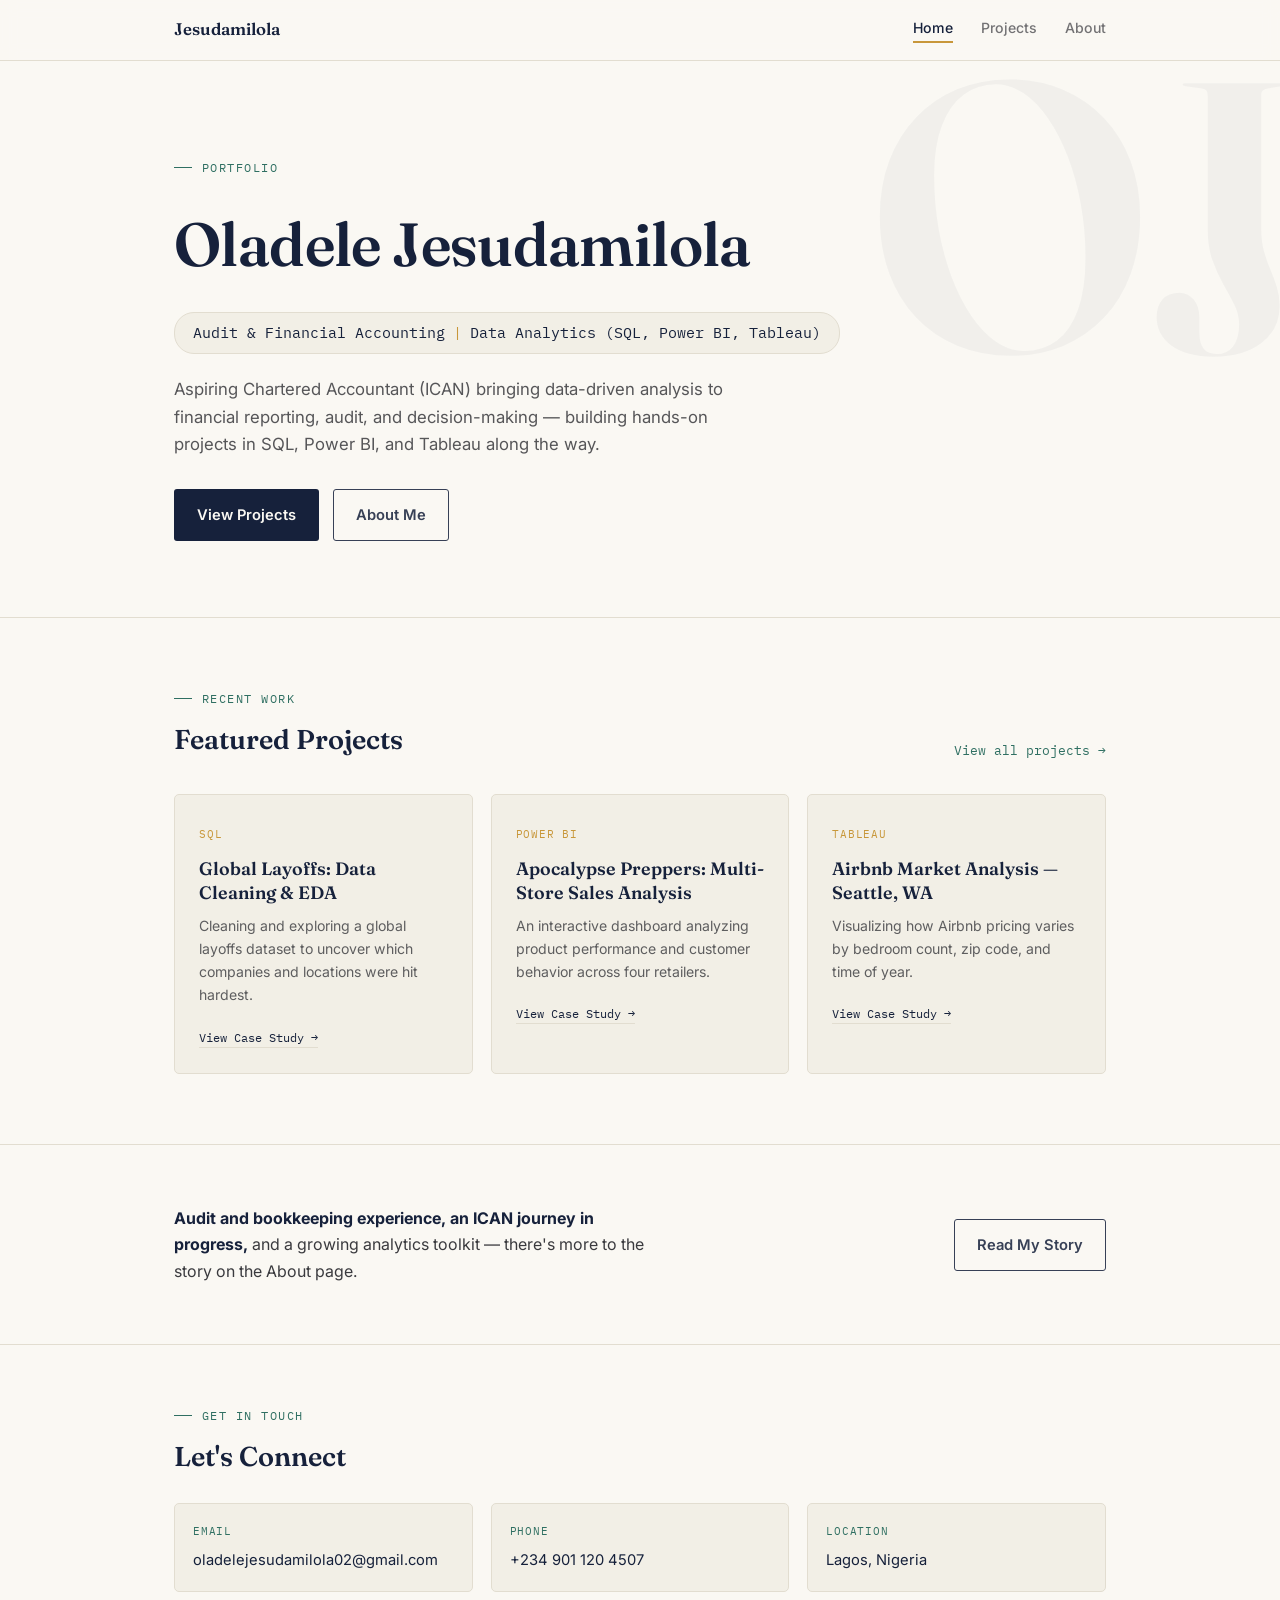
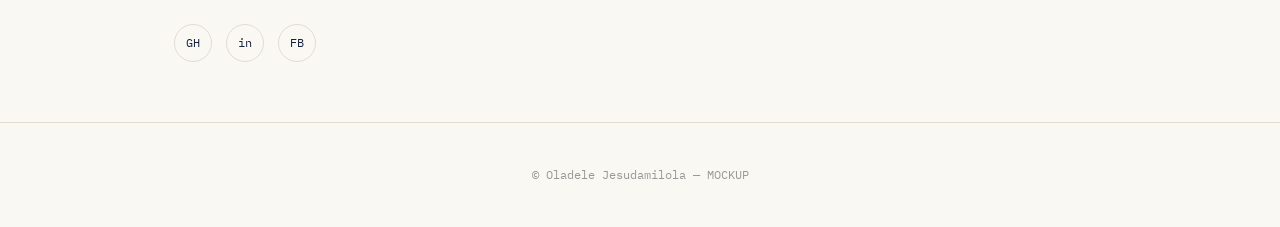
==== index.html @ 2e646be0 "Add files via upload" ====
<!DOCTYPE html>
<html lang="en">
<head>
<meta charset="UTF-8">
<meta name="viewport" content="width=device-width, initial-scale=1.0">
<title>Oladele Jesudamilola — Audit, Accounting & Data Analytics</title>
<link rel="preconnect" href="https://fonts.googleapis.com">
<link href="https://fonts.googleapis.com/css2?family=Fraunces:opsz,wght@9..144,400;9..144,500;9..144,600;9..144,700&family=Inter:wght@400;500;600&family=IBM+Plex+Mono:wght@400;500&display=swap" rel="stylesheet">
<style>
  :root{
    --bg:#FAF8F3; --bg-rgb:250,248,243; --bg-dim:#F2EFE6;
    --text:#16213B; --text-body:#3A3A3E;
    --gold:#C8973A; --gold-soft:#EFE0C0;
    --teal:#2F6F62; --teal-soft:#DCEAE6;
    --line:#E2DDD0;
  }
  @media (prefers-color-scheme: dark){
    :root{
      --bg:#10141C; --bg-rgb:16,20,28; --bg-dim:#19202C;
      --text:#F2EFE6; --text-body:#C9C5B8;
      --gold:#D9A857; --gold-soft:#3A2E16;
      --teal:#5AB39E; --teal-soft:#16332C;
      --line:#2A3142;
    }
  }
  *{box-sizing:border-box;}
  body{margin:0;background:var(--bg);color:var(--text-body);font-family:'Inter',sans-serif;line-height:1.65;-webkit-font-smoothing:antialiased;transition:background 0.2s ease, color 0.2s ease;}
  .mono{font-family:'IBM Plex Mono',monospace;}
  .wrap{max-width:980px;margin:0 auto;padding:0 24px;}

  nav{position:sticky;top:0;z-index:50;background:rgba(var(--bg-rgb),0.92);backdrop-filter:blur(8px);border-bottom:1px solid var(--line);}
  nav .wrap{display:flex;align-items:center;justify-content:space-between;padding:16px 24px;}
  .brand{font-family:'Fraunces',serif;font-weight:600;font-size:1.05rem;color:var(--text);}
  .navlinks{display:flex;gap:28px;}
  .navlinks a{color:var(--text-body);text-decoration:none;font-size:0.88rem;font-weight:500;opacity:0.7;}
  .navlinks a.active{opacity:1;color:var(--text);border-bottom:2px solid var(--gold);padding-bottom:2px;}

  /* HERO */
  header.hero{position:relative;padding:96px 0 76px;border-bottom:1px solid var(--line);overflow:hidden;}
  .monogram{
    position:absolute;top:-40px;right:-20px;
    font-family:'Fraunces',serif;font-weight:600;font-size:clamp(220px,30vw,420px);
    color:var(--text);opacity:0.035;line-height:1;pointer-events:none;user-select:none;
  }
  .hero .inner{position:relative;z-index:1;max-width:680px;}
  .eyebrow{font-family:'IBM Plex Mono',monospace;font-size:0.78rem;letter-spacing:0.12em;text-transform:uppercase;color:var(--teal);margin-bottom:18px;display:flex;align-items:center;gap:10px;}
  .eyebrow::before{content:"";width:18px;height:1px;background:var(--teal);}
  .hero h1{font-family:'Fraunces',serif;font-weight:600;font-size:clamp(2.4rem,5.4vw,3.8rem);color:var(--text);margin:0 0 16px;letter-spacing:-0.01em;}
  .hero .role{
    font-family:'IBM Plex Mono',monospace;font-size:0.92rem;color:var(--text);
    background:var(--bg-dim);border:1px solid var(--line);border-radius:20px;
    padding:8px 18px;display:inline-block;margin-bottom:22px;
  }
  .hero .role .sep{color:var(--gold);margin:0 8px;}
  .hero p.lede{font-size:1.05rem;max-width:560px;opacity:0.85;margin:0 0 30px;}
  .cta-row{display:flex;flex-wrap:wrap;gap:14px;}
  .btn{display:inline-flex;align-items:center;gap:8px;padding:13px 22px;border-radius:3px;font-weight:600;font-size:0.92rem;text-decoration:none;border:1px solid transparent;}
  .btn-primary{background:var(--text);color:var(--bg);}
  .btn-ghost{background:transparent;color:var(--text);border:1px solid var(--text);opacity:0.85;}

  /* PROJECTS */
  section.projects{padding:70px 0;border-bottom:1px solid var(--line);}
  .section-head{display:flex;justify-content:space-between;align-items:flex-end;margin-bottom:32px;flex-wrap:wrap;gap:12px;}
  .section-head h2{font-family:'Fraunces',serif;font-weight:600;font-size:1.7rem;color:var(--text);margin:0;}
  .section-head .eyebrow{margin-bottom:8px;}
  .all-link{font-family:'IBM Plex Mono',monospace;font-size:0.82rem;color:var(--teal);text-decoration:none;white-space:nowrap;}

  .proj-grid{display:grid;grid-template-columns:repeat(3,1fr);gap:18px;}
  .proj-card{
    background:var(--bg-dim);border:1px solid var(--line);border-radius:5px;
    padding:24px;text-decoration:none;color:inherit;display:block;
    transition:transform 0.18s ease, box-shadow 0.18s ease;
  }
  .proj-card:hover{transform:translateY(-3px);box-shadow:0 10px 26px rgba(22,33,59,0.1);}
  .proj-card .tag{
    font-family:'IBM Plex Mono',monospace;font-size:0.7rem;text-transform:uppercase;letter-spacing:0.07em;
    color:var(--gold);margin-bottom:14px;display:inline-block;
  }
  .proj-card h3{font-family:'Fraunces',serif;font-size:1.12rem;color:var(--text);margin:0 0 10px;font-weight:600;line-height:1.3;}
  .proj-card p{font-size:0.88rem;color:var(--text-body);opacity:0.8;margin:0 0 16px;}
  .proj-card .view{font-family:'IBM Plex Mono',monospace;font-size:0.78rem;color:var(--text);border-bottom:1px solid var(--line);padding-bottom:2px;}

  /* ABOUT TEASER */
  section.about-teaser{padding:60px 0;border-bottom:1px solid var(--line);}
  .about-teaser .wrap{display:flex;justify-content:space-between;align-items:center;gap:24px;flex-wrap:wrap;}
  .about-teaser p{font-size:1rem;max-width:480px;margin:0;}
  .about-teaser p strong{color:var(--text);}

  /* CONTACT */
  section.contact{padding:60px 0;}
  .contact .section-head{margin-bottom:24px;}
  .contact-grid{display:grid;grid-template-columns:repeat(3,1fr);gap:18px;margin-bottom:32px;}
  .contact-item{background:var(--bg-dim);border:1px solid var(--line);border-radius:5px;padding:18px;}
  .contact-item .label{font-family:'IBM Plex Mono',monospace;font-size:0.7rem;text-transform:uppercase;letter-spacing:0.07em;color:var(--teal);margin-bottom:6px;}
  .contact-item a, .contact-item span{color:var(--text);font-size:0.92rem;text-decoration:none;}
  .icons{display:flex;gap:14px;}
  .icons a{
    width:38px;height:38px;border-radius:50%;border:1px solid var(--line);
    display:flex;align-items:center;justify-content:center;color:var(--text);text-decoration:none;
    font-family:'IBM Plex Mono',monospace;font-size:0.78rem;
  }

  .pagefoot{padding:30px 0;text-align:center;border-top:1px solid var(--line);}
  .pagefoot p{font-family:'IBM Plex Mono',monospace;font-size:0.76rem;color:var(--text-body);opacity:0.5;}

  @media (max-width:780px){
    .proj-grid{grid-template-columns:1fr;}
    .contact-grid{grid-template-columns:1fr;}
    .hero h1{font-size:2.1rem;}
  }
</style>
</head>
<body>

<nav>
  <div class="wrap">
    <div class="brand">Jesudamilola</div>
    <div class="navlinks">
      <a href="index.html" class="active">Home</a>
      <a href="project.html">Projects</a>
      <a href="about.html">About</a>
    </div>
  </div>
</nav>

<header class="hero">
  <div class="monogram">OJ</div>
  <div class="wrap">
    <div class="inner">
      <div class="eyebrow">Portfolio</div>
      <h1>Oladele Jesudamilola</h1>
      <div class="role">Audit &amp; Financial Accounting<span class="sep">|</span>Data Analytics (SQL, Power BI, Tableau)</div>
      <p class="lede">Aspiring Chartered Accountant (ICAN) bringing data-driven analysis to financial reporting, audit, and decision-making — building hands-on projects in SQL, Power BI, and Tableau along the way.</p>
      <div class="cta-row">
        <a href="project.html" class="btn btn-primary">View Projects</a>
        <a href="about.html" class="btn btn-ghost">About Me</a>
      </div>
    </div>
  </div>
</header>

<section class="projects">
  <div class="wrap">
    <div class="section-head">
      <div>
        <div class="eyebrow">Recent Work</div>
        <h2>Featured Projects</h2>
      </div>
      <a href="project.html" class="all-link">View all projects →</a>
    </div>

    <div class="proj-grid">
      <a href="project-sql-layoffs.html" class="proj-card">
        <span class="tag">SQL</span>
        <h3>Global Layoffs: Data Cleaning &amp; EDA</h3>
        <p>Cleaning and exploring a global layoffs dataset to uncover which companies and locations were hit hardest.</p>
        <span class="view">View Case Study →</span>
      </a>
      <a href="project-powerbi-stores.html" class="proj-card">
        <span class="tag">Power BI</span>
        <h3>Apocalypse Preppers: Multi-Store Sales Analysis</h3>
        <p>An interactive dashboard analyzing product performance and customer behavior across four retailers.</p>
        <span class="view">View Case Study →</span>
      </a>
      <a href="project-tableau-airbnb.html" class="proj-card">
        <span class="tag">Tableau</span>
        <h3>Airbnb Market Analysis — Seattle, WA</h3>
        <p>Visualizing how Airbnb pricing varies by bedroom count, zip code, and time of year.</p>
        <span class="view">View Case Study →</span>
      </a>
    </div>
  </div>
</section>

<section class="about-teaser">
  <div class="wrap">
    <p><strong>Audit and bookkeeping experience, an ICAN journey in progress,</strong> and a growing analytics toolkit — there's more to the story on the About page.</p>
    <a href="about.html" class="btn btn-ghost">Read My Story</a>
  </div>
</section>

<section class="contact">
  <div class="wrap">
    <div class="section-head">
      <div>
        <div class="eyebrow">Get In Touch</div>
        <h2>Let's Connect</h2>
      </div>
    </div>
    <div class="contact-grid">
      <div class="contact-item">
        <div class="label">Email</div>
        <a href="mailto:oladelejesudamilola02@gmail.com">oladelejesudamilola02@gmail.com</a>
      </div>
      <div class="contact-item">
        <div class="label">Phone</div>
        <span>+234 901 120 4507</span>
      </div>
      <div class="contact-item">
        <div class="label">Location</div>
        <span>Lagos, Nigeria</span>
      </div>
    </div>
    <div class="icons">
      <a href="https://github.com/DameeJ" title="GitHub">GH</a>
      <a href="https://www.linkedin.com/in/ojesudamilola/" title="LinkedIn">in</a>
      <a href="https://facebook.com/jesudahmilolah.john" title="Facebook">FB</a>
    </div>
  </div>
</section>

<div class="pagefoot">
  <p>© Oladele Jesudamilola — MOCKUP</p>
</div>

</body>
</html>
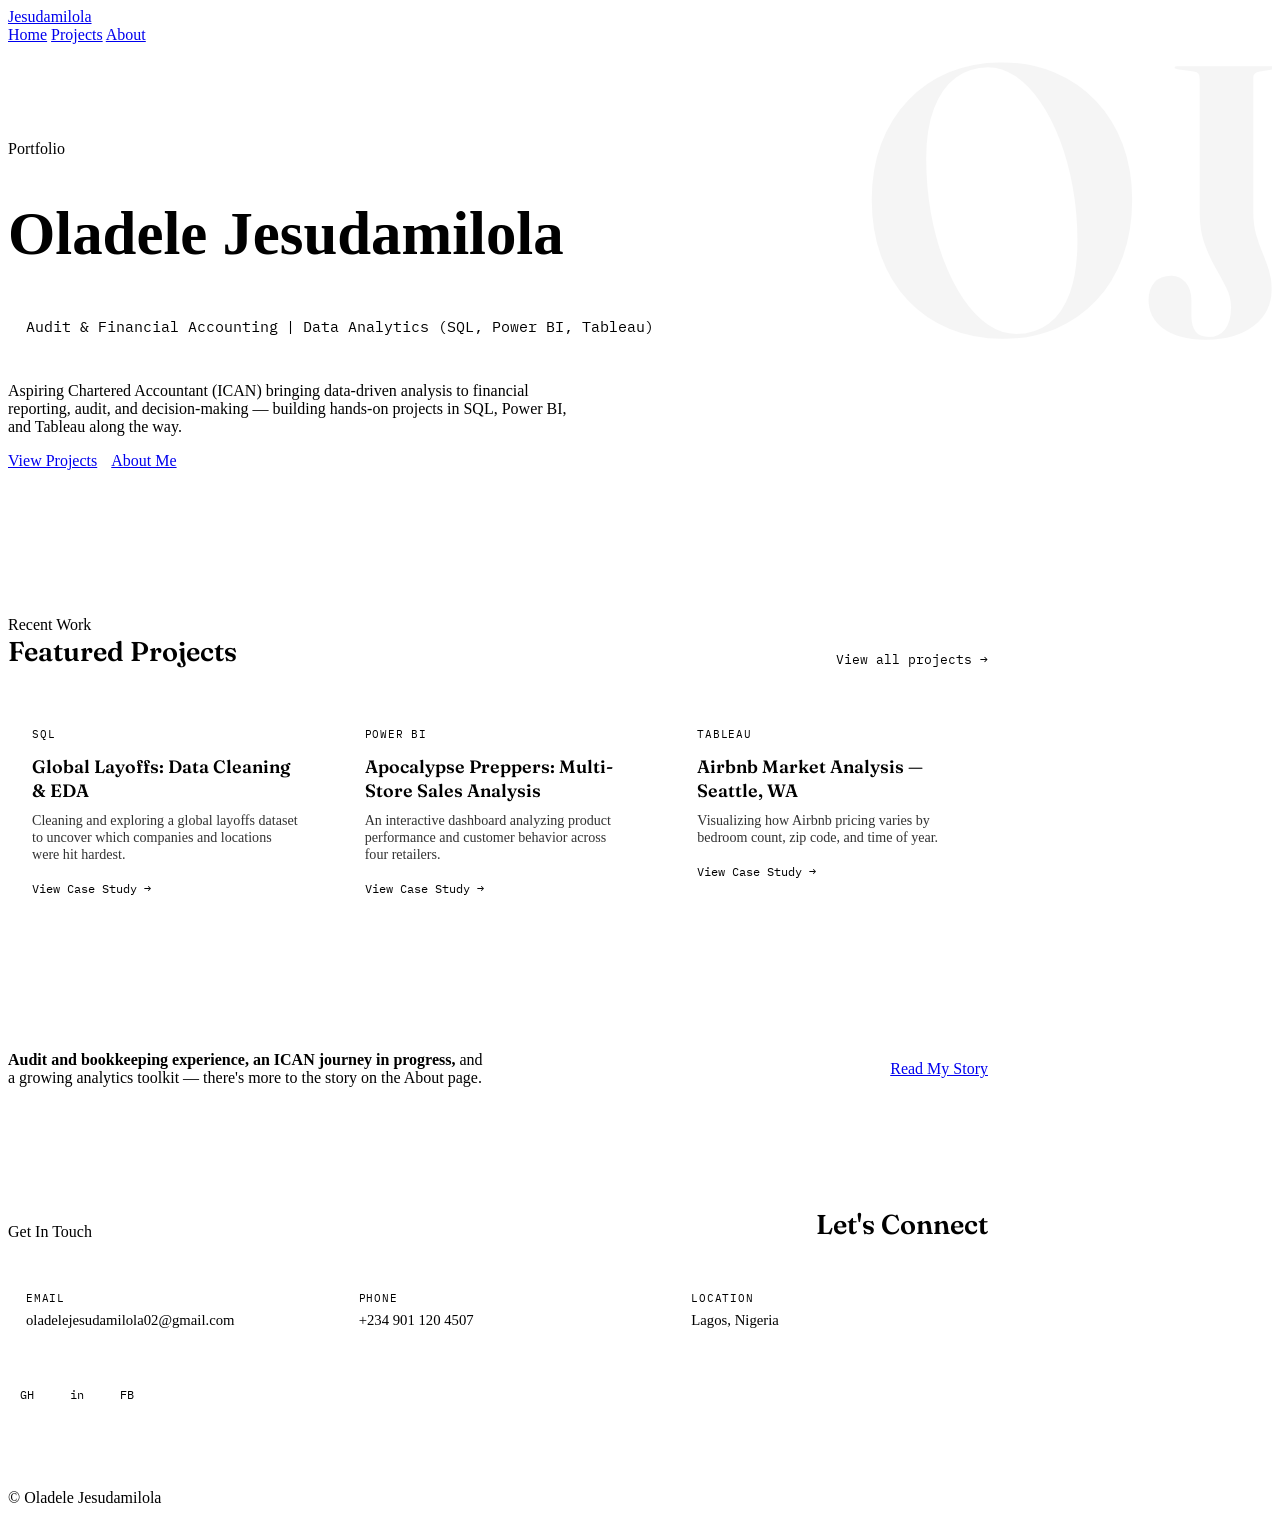
==== commit 6b58c590: "Rename index (1).html to index.html" ====
--- a/index.html
+++ b/index.html
@@ -6,115 +6,74 @@
 <title>Oladele Jesudamilola — Audit, Accounting & Data Analytics</title>
 <link rel="preconnect" href="https://fonts.googleapis.com">
 <link href="https://fonts.googleapis.com/css2?family=Fraunces:opsz,wght@9..144,400;9..144,500;9..144,600;9..144,700&family=Inter:wght@400;500;600&family=IBM+Plex+Mono:wght@400;500&display=swap" rel="stylesheet">
+<link rel="stylesheet" href="assets/css/style.css">
 <style>
-  :root{
-    --bg:#FAF8F3; --bg-rgb:250,248,243; --bg-dim:#F2EFE6;
-    --text:#16213B; --text-body:#3A3A3E;
-    --gold:#C8973A; --gold-soft:#EFE0C0;
-    --teal:#2F6F62; --teal-soft:#DCEAE6;
-    --line:#E2DDD0;
+  /* ── Homepage-specific styles ── */
+  .wrap { max-width: 980px; }
+
+  header.hero { padding: 96px 0 76px; overflow: hidden; position: relative; }
+  .monogram {
+    position: absolute; top: -40px; right: -20px;
+    font-family: 'Fraunces', serif; font-weight: 600;
+    font-size: clamp(220px, 30vw, 420px);
+    color: var(--text); opacity: 0.035;
+    line-height: 1; pointer-events: none; user-select: none;
   }
-  @media (prefers-color-scheme: dark){
-    :root{
-      --bg:#10141C; --bg-rgb:16,20,28; --bg-dim:#19202C;
-      --text:#F2EFE6; --text-body:#C9C5B8;
-      --gold:#D9A857; --gold-soft:#3A2E16;
-      --teal:#5AB39E; --teal-soft:#16332C;
-      --line:#2A3142;
-    }
+  .hero .inner { position: relative; z-index: 1; max-width: 680px; }
+  .hero h1 { font-size: clamp(2.4rem, 5.4vw, 3.8rem); }
+  .hero .role {
+    font-family: 'IBM Plex Mono', monospace; font-size: 0.92rem;
+    color: var(--text); background: var(--bg-dim);
+    border: 1px solid var(--line); border-radius: 20px;
+    padding: 8px 18px; display: inline-block; margin-bottom: 22px;
   }
-  *{box-sizing:border-box;}
-  body{margin:0;background:var(--bg);color:var(--text-body);font-family:'Inter',sans-serif;line-height:1.65;-webkit-font-smoothing:antialiased;transition:background 0.2s ease, color 0.2s ease;}
-  .mono{font-family:'IBM Plex Mono',monospace;}
-  .wrap{max-width:980px;margin:0 auto;padding:0 24px;}
+  .hero .role .sep { color: var(--gold); margin: 0 8px; }
+  .hero p.lede { max-width: 560px; }
+  .cta-row { display: flex; flex-wrap: wrap; gap: 14px; }
 
-  nav{position:sticky;top:0;z-index:50;background:rgba(var(--bg-rgb),0.92);backdrop-filter:blur(8px);border-bottom:1px solid var(--line);}
-  nav .wrap{display:flex;align-items:center;justify-content:space-between;padding:16px 24px;}
-  .brand{font-family:'Fraunces',serif;font-weight:600;font-size:1.05rem;color:var(--text);}
-  .navlinks{display:flex;gap:28px;}
-  .navlinks a{color:var(--text-body);text-decoration:none;font-size:0.88rem;font-weight:500;opacity:0.7;}
-  .navlinks a.active{opacity:1;color:var(--text);border-bottom:2px solid var(--gold);padding-bottom:2px;}
+  /* Featured projects grid */
+  section.projects { padding: 70px 0; border-bottom: 1px solid var(--line); }
+  .section-head { display: flex; justify-content: space-between; align-items: flex-end; margin-bottom: 32px; flex-wrap: wrap; gap: 12px; }
+  .section-head h2 { font-family: 'Fraunces', serif; font-weight: 600; font-size: 1.7rem; color: var(--text); margin: 0; }
+  .all-link { font-family: 'IBM Plex Mono', monospace; font-size: 0.82rem; color: var(--teal); text-decoration: none; white-space: nowrap; }
 
-  /* HERO */
-  header.hero{position:relative;padding:96px 0 76px;border-bottom:1px solid var(--line);overflow:hidden;}
-  .monogram{
-    position:absolute;top:-40px;right:-20px;
-    font-family:'Fraunces',serif;font-weight:600;font-size:clamp(220px,30vw,420px);
-    color:var(--text);opacity:0.035;line-height:1;pointer-events:none;user-select:none;
+  .proj-grid { display: grid; grid-template-columns: repeat(3, 1fr); gap: 18px; }
+  .proj-card {
+    background: var(--bg-dim); border: 1px solid var(--line); border-radius: 5px;
+    padding: 24px; text-decoration: none; color: inherit; display: block;
+    transition: transform 0.18s ease, box-shadow 0.18s ease;
   }
-  .hero .inner{position:relative;z-index:1;max-width:680px;}
-  .eyebrow{font-family:'IBM Plex Mono',monospace;font-size:0.78rem;letter-spacing:0.12em;text-transform:uppercase;color:var(--teal);margin-bottom:18px;display:flex;align-items:center;gap:10px;}
-  .eyebrow::before{content:"";width:18px;height:1px;background:var(--teal);}
-  .hero h1{font-family:'Fraunces',serif;font-weight:600;font-size:clamp(2.4rem,5.4vw,3.8rem);color:var(--text);margin:0 0 16px;letter-spacing:-0.01em;}
-  .hero .role{
-    font-family:'IBM Plex Mono',monospace;font-size:0.92rem;color:var(--text);
-    background:var(--bg-dim);border:1px solid var(--line);border-radius:20px;
-    padding:8px 18px;display:inline-block;margin-bottom:22px;
-  }
-  .hero .role .sep{color:var(--gold);margin:0 8px;}
-  .hero p.lede{font-size:1.05rem;max-width:560px;opacity:0.85;margin:0 0 30px;}
-  .cta-row{display:flex;flex-wrap:wrap;gap:14px;}
-  .btn{display:inline-flex;align-items:center;gap:8px;padding:13px 22px;border-radius:3px;font-weight:600;font-size:0.92rem;text-decoration:none;border:1px solid transparent;}
-  .btn-primary{background:var(--text);color:var(--bg);}
-  .btn-ghost{background:transparent;color:var(--text);border:1px solid var(--text);opacity:0.85;}
+  .proj-card:hover { transform: translateY(-3px); box-shadow: 0 10px 26px rgba(22,33,59,0.1); }
+  .proj-card .tag-label { font-family: 'IBM Plex Mono', monospace; font-size: 0.7rem; text-transform: uppercase; letter-spacing: 0.07em; color: var(--gold); margin-bottom: 14px; display: inline-block; }
+  .proj-card h3 { font-family: 'Fraunces', serif; font-size: 1.12rem; color: var(--text); margin: 0 0 10px; font-weight: 600; line-height: 1.3; }
+  .proj-card p { font-size: 0.88rem; opacity: 0.8; margin: 0 0 16px; }
+  .proj-card .view { font-family: 'IBM Plex Mono', monospace; font-size: 0.78rem; color: var(--text); border-bottom: 1px solid var(--line); padding-bottom: 2px; }
 
-  /* PROJECTS */
-  section.projects{padding:70px 0;border-bottom:1px solid var(--line);}
-  .section-head{display:flex;justify-content:space-between;align-items:flex-end;margin-bottom:32px;flex-wrap:wrap;gap:12px;}
-  .section-head h2{font-family:'Fraunces',serif;font-weight:600;font-size:1.7rem;color:var(--text);margin:0;}
-  .section-head .eyebrow{margin-bottom:8px;}
-  .all-link{font-family:'IBM Plex Mono',monospace;font-size:0.82rem;color:var(--teal);text-decoration:none;white-space:nowrap;}
+  /* About teaser */
+  section.about-teaser { padding: 60px 0; border-bottom: 1px solid var(--line); }
+  .about-teaser .wrap { display: flex; justify-content: space-between; align-items: center; gap: 24px; flex-wrap: wrap; }
+  .about-teaser p { font-size: 1rem; max-width: 480px; margin: 0; }
 
-  .proj-grid{display:grid;grid-template-columns:repeat(3,1fr);gap:18px;}
-  .proj-card{
-    background:var(--bg-dim);border:1px solid var(--line);border-radius:5px;
-    padding:24px;text-decoration:none;color:inherit;display:block;
-    transition:transform 0.18s ease, box-shadow 0.18s ease;
-  }
-  .proj-card:hover{transform:translateY(-3px);box-shadow:0 10px 26px rgba(22,33,59,0.1);}
-  .proj-card .tag{
-    font-family:'IBM Plex Mono',monospace;font-size:0.7rem;text-transform:uppercase;letter-spacing:0.07em;
-    color:var(--gold);margin-bottom:14px;display:inline-block;
-  }
-  .proj-card h3{font-family:'Fraunces',serif;font-size:1.12rem;color:var(--text);margin:0 0 10px;font-weight:600;line-height:1.3;}
-  .proj-card p{font-size:0.88rem;color:var(--text-body);opacity:0.8;margin:0 0 16px;}
-  .proj-card .view{font-family:'IBM Plex Mono',monospace;font-size:0.78rem;color:var(--text);border-bottom:1px solid var(--line);padding-bottom:2px;}
+  /* Contact */
+  section.contact { padding: 60px 0; }
+  .contact-grid { display: grid; grid-template-columns: repeat(3, 1fr); gap: 18px; margin-bottom: 28px; }
+  .contact-item { background: var(--bg-dim); border: 1px solid var(--line); border-radius: 5px; padding: 18px; }
+  .contact-item .label { font-family: 'IBM Plex Mono', monospace; font-size: 0.7rem; text-transform: uppercase; letter-spacing: 0.07em; color: var(--teal); margin-bottom: 6px; }
+  .contact-item a, .contact-item span { color: var(--text); font-size: 0.92rem; text-decoration: none; }
+  .social-icons { display: flex; gap: 12px; }
+  .social-icons a { width: 38px; height: 38px; border-radius: 50%; border: 1px solid var(--line); display: flex; align-items: center; justify-content: center; color: var(--text); text-decoration: none; font-family: 'IBM Plex Mono', monospace; font-size: 0.76rem; transition: background 0.18s ease; }
+  .social-icons a:hover { background: var(--text); color: var(--bg); }
 
-  /* ABOUT TEASER */
-  section.about-teaser{padding:60px 0;border-bottom:1px solid var(--line);}
-  .about-teaser .wrap{display:flex;justify-content:space-between;align-items:center;gap:24px;flex-wrap:wrap;}
-  .about-teaser p{font-size:1rem;max-width:480px;margin:0;}
-  .about-teaser p strong{color:var(--text);}
-
-  /* CONTACT */
-  section.contact{padding:60px 0;}
-  .contact .section-head{margin-bottom:24px;}
-  .contact-grid{display:grid;grid-template-columns:repeat(3,1fr);gap:18px;margin-bottom:32px;}
-  .contact-item{background:var(--bg-dim);border:1px solid var(--line);border-radius:5px;padding:18px;}
-  .contact-item .label{font-family:'IBM Plex Mono',monospace;font-size:0.7rem;text-transform:uppercase;letter-spacing:0.07em;color:var(--teal);margin-bottom:6px;}
-  .contact-item a, .contact-item span{color:var(--text);font-size:0.92rem;text-decoration:none;}
-  .icons{display:flex;gap:14px;}
-  .icons a{
-    width:38px;height:38px;border-radius:50%;border:1px solid var(--line);
-    display:flex;align-items:center;justify-content:center;color:var(--text);text-decoration:none;
-    font-family:'IBM Plex Mono',monospace;font-size:0.78rem;
-  }
-
-  .pagefoot{padding:30px 0;text-align:center;border-top:1px solid var(--line);}
-  .pagefoot p{font-family:'IBM Plex Mono',monospace;font-size:0.76rem;color:var(--text-body);opacity:0.5;}
-
-  @media (max-width:780px){
-    .proj-grid{grid-template-columns:1fr;}
-    .contact-grid{grid-template-columns:1fr;}
-    .hero h1{font-size:2.1rem;}
+  @media (max-width: 780px) {
+    .proj-grid { grid-template-columns: 1fr; }
+    .contact-grid { grid-template-columns: 1fr; }
   }
 </style>
 </head>
 <body>
-
 <nav>
-  <div class="wrap">
-    <div class="brand">Jesudamilola</div>
+  <div class="wrap wrap--wide">
+    <a href="index.html" class="brand">Jesudamilola</a>
     <div class="navlinks">
       <a href="index.html" class="active">Home</a>
       <a href="project.html">Projects</a>
@@ -125,7 +84,7 @@
 
 <header class="hero">
   <div class="monogram">OJ</div>
-  <div class="wrap">
+  <div class="wrap wrap--wide">
     <div class="inner">
       <div class="eyebrow">Portfolio</div>
       <h1>Oladele Jesudamilola</h1>
@@ -140,7 +99,7 @@
 </header>
 
 <section class="projects">
-  <div class="wrap">
+  <div class="wrap wrap--wide">
     <div class="section-head">
       <div>
         <div class="eyebrow">Recent Work</div>
@@ -148,22 +107,21 @@
       </div>
       <a href="project.html" class="all-link">View all projects →</a>
     </div>
-
     <div class="proj-grid">
       <a href="project-sql-layoffs.html" class="proj-card">
-        <span class="tag">SQL</span>
+        <span class="tag-label">SQL</span>
         <h3>Global Layoffs: Data Cleaning &amp; EDA</h3>
         <p>Cleaning and exploring a global layoffs dataset to uncover which companies and locations were hit hardest.</p>
         <span class="view">View Case Study →</span>
       </a>
       <a href="project-powerbi-stores.html" class="proj-card">
-        <span class="tag">Power BI</span>
+        <span class="tag-label">Power BI</span>
         <h3>Apocalypse Preppers: Multi-Store Sales Analysis</h3>
         <p>An interactive dashboard analyzing product performance and customer behavior across four retailers.</p>
         <span class="view">View Case Study →</span>
       </a>
       <a href="project-tableau-airbnb.html" class="proj-card">
-        <span class="tag">Tableau</span>
+        <span class="tag-label">Tableau</span>
         <h3>Airbnb Market Analysis — Seattle, WA</h3>
         <p>Visualizing how Airbnb pricing varies by bedroom count, zip code, and time of year.</p>
         <span class="view">View Case Study →</span>
@@ -173,35 +131,24 @@
 </section>
 
 <section class="about-teaser">
-  <div class="wrap">
+  <div class="wrap wrap--wide">
     <p><strong>Audit and bookkeeping experience, an ICAN journey in progress,</strong> and a growing analytics toolkit — there's more to the story on the About page.</p>
     <a href="about.html" class="btn btn-ghost">Read My Story</a>
   </div>
 </section>
 
 <section class="contact">
-  <div class="wrap">
+  <div class="wrap wrap--wide">
     <div class="section-head">
-      <div>
-        <div class="eyebrow">Get In Touch</div>
-        <h2>Let's Connect</h2>
-      </div>
+      <div class="eyebrow">Get In Touch</div>
+      <h2>Let's Connect</h2>
     </div>
     <div class="contact-grid">
-      <div class="contact-item">
-        <div class="label">Email</div>
-        <a href="mailto:oladelejesudamilola02@gmail.com">oladelejesudamilola02@gmail.com</a>
-      </div>
-      <div class="contact-item">
-        <div class="label">Phone</div>
-        <span>+234 901 120 4507</span>
-      </div>
-      <div class="contact-item">
-        <div class="label">Location</div>
-        <span>Lagos, Nigeria</span>
-      </div>
+      <div class="contact-item"><div class="label">Email</div><a href="mailto:oladelejesudamilola02@gmail.com">oladelejesudamilola02@gmail.com</a></div>
+      <div class="contact-item"><div class="label">Phone</div><span>+234 901 120 4507</span></div>
+      <div class="contact-item"><div class="label">Location</div><span>Lagos, Nigeria</span></div>
     </div>
-    <div class="icons">
+    <div class="social-icons">
       <a href="https://github.com/DameeJ" title="GitHub">GH</a>
       <a href="https://www.linkedin.com/in/ojesudamilola/" title="LinkedIn">in</a>
       <a href="https://facebook.com/jesudahmilolah.john" title="Facebook">FB</a>
@@ -209,9 +156,6 @@
   </div>
 </section>
 
-<div class="pagefoot">
-  <p>© Oladele Jesudamilola — MOCKUP</p>
-</div>
-
+<div class="pagefoot"><p>© Oladele Jesudamilola</p></div>
 </body>
 </html>
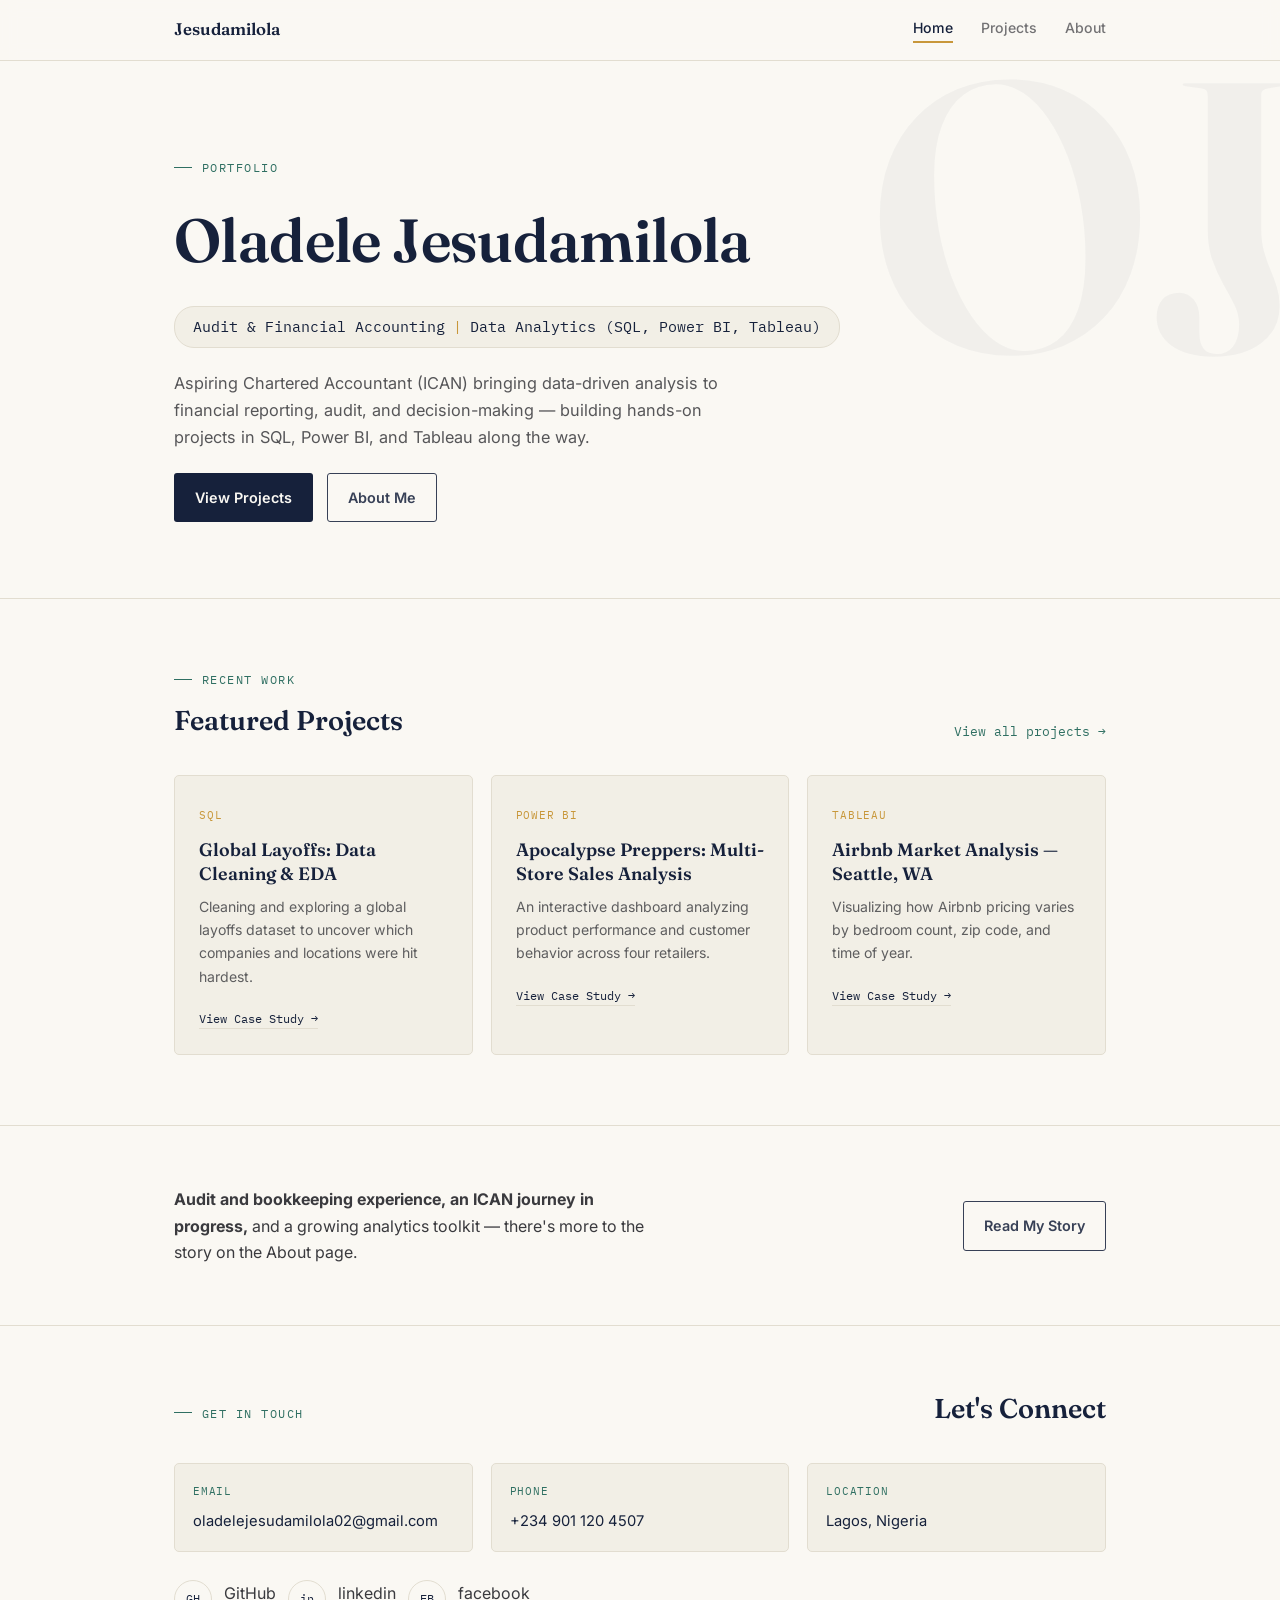
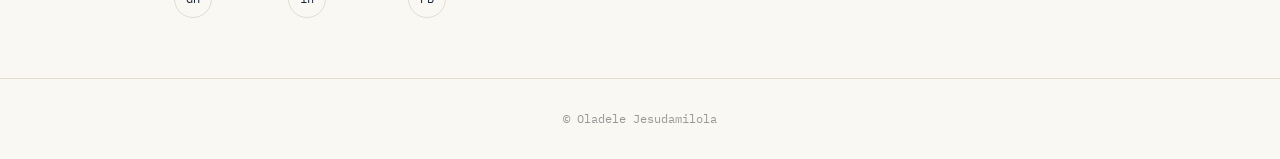
==== commit 3308ae7b: "Add labels to social media links Updated social icons section to include labels for each platform." ====
--- a/index.html
+++ b/index.html
@@ -149,9 +149,9 @@
       <div class="contact-item"><div class="label">Location</div><span>Lagos, Nigeria</span></div>
     </div>
     <div class="social-icons">
-      <a href="https://github.com/DameeJ" title="GitHub">GH</a>
-      <a href="https://www.linkedin.com/in/ojesudamilola/" title="LinkedIn">in</a>
-      <a href="https://facebook.com/jesudahmilolah.john" title="Facebook">FB</a>
+      <a href="https://github.com/DameeJ" title="GitHub">GH</a><span class="label">GitHub</span></a></li>
+      <a href="https://www.linkedin.com/in/ojesudamilola/" title="LinkedIn">in</a><span class="label">linkedin</span></a></li>
+      <a href="https://facebook.com/jesudahmilolah.john" title="Facebook">FB</a><span class="label">facebook</span></a></li>
     </div>
   </div>
 </section>
--- a/assets/css/style.css
+++ b/assets/css/style.css
@@ -0,0 +1,542 @@
+/* ============================================================
+   JESUDAMILOLA PORTFOLIO — SHARED STYLESHEET
+   Edit this file to update the look of the entire site.
+   ============================================================ */
+
+/* ------------------------------------------------------------
+   1. DESIGN TOKENS (colours, fonts)
+      Change a value here → changes everywhere instantly
+   ------------------------------------------------------------ */
+:root {
+  --bg:         #FAF8F3;
+  --bg-rgb:     250,248,243;
+  --bg-dim:     #F2EFE6;
+  --text:       #16213B;
+  --text-body:  #3A3A3E;
+  --gold:       #C8973A;
+  --gold-soft:  #EFE0C0;
+  --teal:       #2F6F62;
+  --teal-soft:  #DCEAE6;
+  --line:       #E2DDD0;
+  --placeholder:#B5562F;
+}
+
+@media (prefers-color-scheme: dark) {
+  :root {
+    --bg:         #10141C;
+    --bg-rgb:     16,20,28;
+    --bg-dim:     #19202C;
+    --text:       #F2EFE6;
+    --text-body:  #C9C5B8;
+    --gold:       #D9A857;
+    --gold-soft:  #3A2E16;
+    --teal:       #5AB39E;
+    --teal-soft:  #16332C;
+    --line:       #2A3142;
+    --placeholder:#E2895D;
+  }
+}
+
+/* ------------------------------------------------------------
+   2. BASE RESET & BODY
+   ------------------------------------------------------------ */
+* { box-sizing: border-box; }
+
+body {
+  margin: 0;
+  background: var(--bg);
+  color: var(--text-body);
+  font-family: 'Inter', sans-serif;
+  line-height: 1.65;
+  -webkit-font-smoothing: antialiased;
+  transition: background 0.2s ease, color 0.2s ease;
+}
+
+.mono { font-family: 'IBM Plex Mono', monospace; }
+
+/* ------------------------------------------------------------
+   3. LAYOUT
+   ------------------------------------------------------------ */
+.wrap {
+  max-width: 920px;
+  margin: 0 auto;
+  padding: 0 24px;
+}
+
+.wrap--wide { max-width: 980px; }
+
+/* ------------------------------------------------------------
+   4. NAVIGATION
+   ------------------------------------------------------------ */
+nav {
+  position: sticky;
+  top: 0;
+  z-index: 50;
+  background: rgba(var(--bg-rgb), 0.92);
+  backdrop-filter: blur(8px);
+  border-bottom: 1px solid var(--line);
+}
+
+nav .wrap {
+  display: flex;
+  align-items: center;
+  justify-content: space-between;
+  padding: 16px 24px;
+  max-width: 980px;
+  margin: 0 auto;
+}
+
+.brand {
+  font-family: 'Fraunces', serif;
+  font-weight: 600;
+  font-size: 1.05rem;
+  color: var(--text);
+  text-decoration: none;
+}
+
+.navlinks { display: flex; gap: 28px; }
+
+.navlinks a {
+  color: var(--text-body);
+  text-decoration: none;
+  font-size: 0.88rem;
+  font-weight: 500;
+  opacity: 0.7;
+  transition: opacity 0.2s;
+}
+
+.navlinks a:hover { opacity: 1; }
+
+.navlinks a.active {
+  opacity: 1;
+  color: var(--text);
+  border-bottom: 2px solid var(--gold);
+  padding-bottom: 2px;
+}
+
+/* ------------------------------------------------------------
+   5. EYEBROW LABEL
+   ------------------------------------------------------------ */
+.eyebrow {
+  font-family: 'IBM Plex Mono', monospace;
+  font-size: 0.78rem;
+  letter-spacing: 0.12em;
+  text-transform: uppercase;
+  color: var(--teal);
+  margin-bottom: 14px;
+  display: flex;
+  align-items: center;
+  gap: 10px;
+}
+
+.eyebrow::before {
+  content: "";
+  width: 18px;
+  height: 1px;
+  background: var(--teal);
+  flex-shrink: 0;
+}
+
+/* ------------------------------------------------------------
+   6. BUTTONS
+   ------------------------------------------------------------ */
+.btn {
+  display: inline-flex;
+  align-items: center;
+  gap: 8px;
+  padding: 12px 20px;
+  border-radius: 3px;
+  font-family: 'Inter', sans-serif;
+  font-weight: 600;
+  font-size: 0.9rem;
+  text-decoration: none;
+  border: 1px solid transparent;
+  cursor: pointer;
+  transition: transform 0.15s ease, box-shadow 0.15s ease;
+}
+
+.btn:hover { transform: translateY(-1px); }
+
+.btn-primary {
+  background: var(--text);
+  color: var(--bg);
+}
+
+.btn-primary:hover {
+  box-shadow: 0 6px 18px rgba(22,33,59,0.2);
+}
+
+.btn-ghost {
+  background: transparent;
+  color: var(--text);
+  border-color: var(--text);
+  opacity: 0.85;
+}
+
+.btn-ghost:hover {
+  background: var(--text);
+  color: var(--bg);
+  opacity: 1;
+}
+
+/* ------------------------------------------------------------
+   7. TAGS & FILTER CHIPS
+   ------------------------------------------------------------ */
+.tag-row {
+  display: flex;
+  flex-wrap: wrap;
+  gap: 8px;
+  margin-bottom: 26px;
+}
+
+.tag {
+  font-family: 'IBM Plex Mono', monospace;
+  font-size: 0.74rem;
+  padding: 5px 12px;
+  border-radius: 14px;
+  background: var(--bg-dim);
+  border: 1px solid var(--line);
+  color: var(--text-body);
+}
+
+.chip {
+  font-family: 'IBM Plex Mono', monospace;
+  font-size: 0.78rem;
+  padding: 8px 16px;
+  border-radius: 20px;
+  border: 1px solid var(--line);
+  background: var(--bg);
+  color: var(--text-body);
+  cursor: pointer;
+  transition: all 0.18s ease;
+}
+
+.chip.active {
+  background: var(--text);
+  color: var(--bg);
+  border-color: var(--text);
+}
+
+.chip:hover:not(.active) { border-color: var(--text); }
+
+/* ------------------------------------------------------------
+   8. SECTION STRUCTURE (shared by all content pages)
+   ------------------------------------------------------------ */
+section.block {
+  padding: 52px 0;
+  border-bottom: 1px solid var(--line);
+}
+
+.section-head { margin-bottom: 28px; }
+.section-head .eyebrow { margin-bottom: 8px; }
+
+.section-head h2 {
+  font-family: 'Fraunces', serif;
+  font-weight: 600;
+  font-size: 1.6rem;
+  color: var(--text);
+  margin: 0;
+}
+
+.block > .wrap > p.intro {
+  max-width: 640px;
+  font-size: 0.98rem;
+  margin-bottom: 20px;
+  opacity: 0.9;
+}
+
+/* ------------------------------------------------------------
+   9. DASHBOARD / IMAGE FRAME
+   ------------------------------------------------------------ */
+.dash-frame {
+  border: 1px solid var(--line);
+  border-radius: 6px;
+  overflow: hidden;
+  background: var(--bg-dim);
+  margin-top: 20px;
+}
+
+.dash-frame img { width: 100%; display: block; }
+
+.embed-note {
+  margin-top: 10px;
+  font-size: 0.85rem;
+  color: var(--placeholder);
+  font-style: italic;
+  font-family: 'IBM Plex Mono', monospace;
+}
+
+/* ------------------------------------------------------------
+   10. PROCESS STEPS (SQL, Excel, PowerBI case studies)
+   ------------------------------------------------------------ */
+.step { margin-bottom: 24px; }
+.step:last-child { margin-bottom: 0; }
+
+.step-num {
+  font-family: 'IBM Plex Mono', monospace;
+  font-size: 0.78rem;
+  color: var(--gold);
+  text-transform: uppercase;
+  letter-spacing: 0.06em;
+  margin-bottom: 6px;
+}
+
+.step h4 {
+  font-family: 'Fraunces', serif;
+  font-size: 1.05rem;
+  color: var(--text);
+  margin: 0 0 6px;
+  font-weight: 600;
+}
+
+.step p {
+  font-size: 0.93rem;
+  margin: 0;
+  opacity: 0.85;
+}
+
+/* ------------------------------------------------------------
+   11. KEY FINDINGS (shared by all case study pages)
+   ------------------------------------------------------------ */
+.finding { margin-bottom: 26px; }
+.finding:last-child { margin-bottom: 0; }
+
+.finding h4 {
+  font-family: 'Fraunces', serif;
+  font-size: 1.08rem;
+  color: var(--text);
+  margin: 0 0 8px;
+  font-weight: 600;
+}
+
+.finding p { font-size: 0.95rem; margin: 0; }
+
+/* ------------------------------------------------------------
+   12. KPI CARDS (PowerBI & Complaints pages)
+   ------------------------------------------------------------ */
+.kpi-row {
+  display: grid;
+  gap: 14px;
+  margin: 28px 0;
+}
+
+.kpi {
+  background: var(--bg-dim);
+  border: 1px solid var(--line);
+  border-radius: 5px;
+  padding: 16px;
+  text-align: center;
+}
+
+.kpi .num {
+  font-family: 'Fraunces', serif;
+  font-size: 1.5rem;
+  color: var(--text);
+  font-weight: 600;
+}
+
+.kpi .label {
+  font-size: 0.76rem;
+  color: var(--text-body);
+  opacity: 0.75;
+  margin-top: 4px;
+}
+
+/* ------------------------------------------------------------
+   13. DATA TABLES (Tableau, Excel pages)
+   ------------------------------------------------------------ */
+table.price-table {
+  width: 100%;
+  border-collapse: collapse;
+  margin: 20px 0;
+  font-size: 0.92rem;
+}
+
+table.price-table th {
+  font-family: 'IBM Plex Mono', monospace;
+  font-size: 0.72rem;
+  text-transform: uppercase;
+  letter-spacing: 0.06em;
+  color: var(--text-body);
+  opacity: 0.7;
+  text-align: left;
+  padding: 8px 10px;
+  border-bottom: 1px solid var(--line);
+}
+
+table.price-table td {
+  padding: 9px 10px;
+  border-bottom: 1px solid var(--line);
+  color: var(--text-body);
+}
+
+table.price-table td.num {
+  font-family: 'IBM Plex Mono', monospace;
+  color: var(--text);
+}
+
+/* ------------------------------------------------------------
+   14. SQL CODE BLOCKS
+   ------------------------------------------------------------ */
+.code-box {
+  background: #0D1117; /* always dark — code boxes never flip with theme */
+  border-radius: 5px;
+  overflow: hidden;
+  margin-bottom: 14px;
+}
+
+.code-box .code-label {
+  font-family: 'IBM Plex Mono', monospace;
+  font-size: 0.7rem;
+  letter-spacing: 0.08em;
+  text-transform: uppercase;
+  color: var(--gold-soft);
+  padding: 9px 16px;
+  border-bottom: 1px solid rgba(255,255,255,0.08);
+}
+
+.code-box pre {
+  margin: 0;
+  padding: 16px;
+  font-family: 'IBM Plex Mono', monospace;
+  font-size: 0.84rem;
+  color: #E8E5DC;
+  overflow-x: auto;
+  white-space: pre-wrap;
+}
+
+.code-box pre .ph {
+  color: #E0A36E;
+  font-style: italic;
+}
+
+/* ------------------------------------------------------------
+   15. RESULT BOXES (SQL EDA section)
+   ------------------------------------------------------------ */
+.result-box {
+  background: var(--gold-soft);
+  border-left: 3px solid var(--gold);
+  border-radius: 3px;
+  padding: 14px 18px;
+  margin-bottom: 4px;
+}
+
+.result-box .result-label {
+  font-family: 'IBM Plex Mono', monospace;
+  font-size: 0.7rem;
+  letter-spacing: 0.08em;
+  text-transform: uppercase;
+  color: var(--text-body);
+  opacity: 0.75;
+  margin-bottom: 6px;
+}
+
+.result-box .result-text { font-size: 0.95rem; color: var(--text); }
+
+/* ------------------------------------------------------------
+   16. RECOMMENDATIONS LIST (Complaints page)
+   ------------------------------------------------------------ */
+.rec-list { margin: 0; padding: 0; list-style: none; }
+
+.rec-list li {
+  display: flex;
+  gap: 14px;
+  padding: 14px 0;
+  border-bottom: 1px solid var(--line);
+  font-size: 0.95rem;
+}
+
+.rec-list li:last-child { border-bottom: none; }
+
+.rec-list .rec-num {
+  font-family: 'IBM Plex Mono', monospace;
+  color: var(--gold);
+  font-weight: 600;
+  flex-shrink: 0;
+}
+
+/* ------------------------------------------------------------
+   17. NOTE / CAVEAT BOX
+   ------------------------------------------------------------ */
+.note {
+  background: var(--bg-dim);
+  border: 1px dashed var(--line);
+  border-radius: 4px;
+  padding: 16px 18px;
+  font-size: 0.9rem;
+  margin-top: 10px;
+}
+
+/* ------------------------------------------------------------
+   18. PLACEHOLDER TEXT (fill-in markers)
+   ------------------------------------------------------------ */
+.ph {
+  color: var(--placeholder);
+  font-style: italic;
+  font-weight: 500;
+}
+
+/* ------------------------------------------------------------
+   19. HERO SECTION (shared structure across case study pages)
+   ------------------------------------------------------------ */
+header.hero {
+  padding: 56px 0 40px;
+  border-bottom: 1px solid var(--line);
+}
+
+.hero h1 {
+  font-family: 'Fraunces', serif;
+  font-weight: 600;
+  font-size: clamp(1.9rem, 4.2vw, 2.7rem);
+  color: var(--text);
+  margin: 0 0 14px;
+  letter-spacing: -0.01em;
+}
+
+.hero p.lede {
+  font-size: 1.02rem;
+  max-width: 620px;
+  opacity: 0.85;
+  margin: 0 0 22px;
+}
+
+/* ------------------------------------------------------------
+   20. CTA FOOTER (bottom of case study pages)
+   ------------------------------------------------------------ */
+footer.cta {
+  padding: 50px 0;
+  text-align: center;
+}
+
+footer.cta h3 {
+  font-family: 'Fraunces', serif;
+  font-size: 1.3rem;
+  color: var(--text);
+  margin-bottom: 16px;
+}
+
+/* ------------------------------------------------------------
+   21. PAGE FOOTER
+   ------------------------------------------------------------ */
+.pagefoot {
+  padding: 30px 0;
+  text-align: center;
+  border-top: 1px solid var(--line);
+}
+
+.pagefoot p {
+  font-family: 'IBM Plex Mono', monospace;
+  font-size: 0.76rem;
+  color: var(--text-body);
+  opacity: 0.5;
+  margin: 0;
+}
+
+/* ------------------------------------------------------------
+   22. RESPONSIVE HELPERS
+   ------------------------------------------------------------ */
+@media (max-width: 680px) {
+  .hero h1 { font-size: 1.7rem; }
+  .kpi-row { grid-template-columns: 1fr !important; }
+  .navlinks { gap: 16px; }
+}
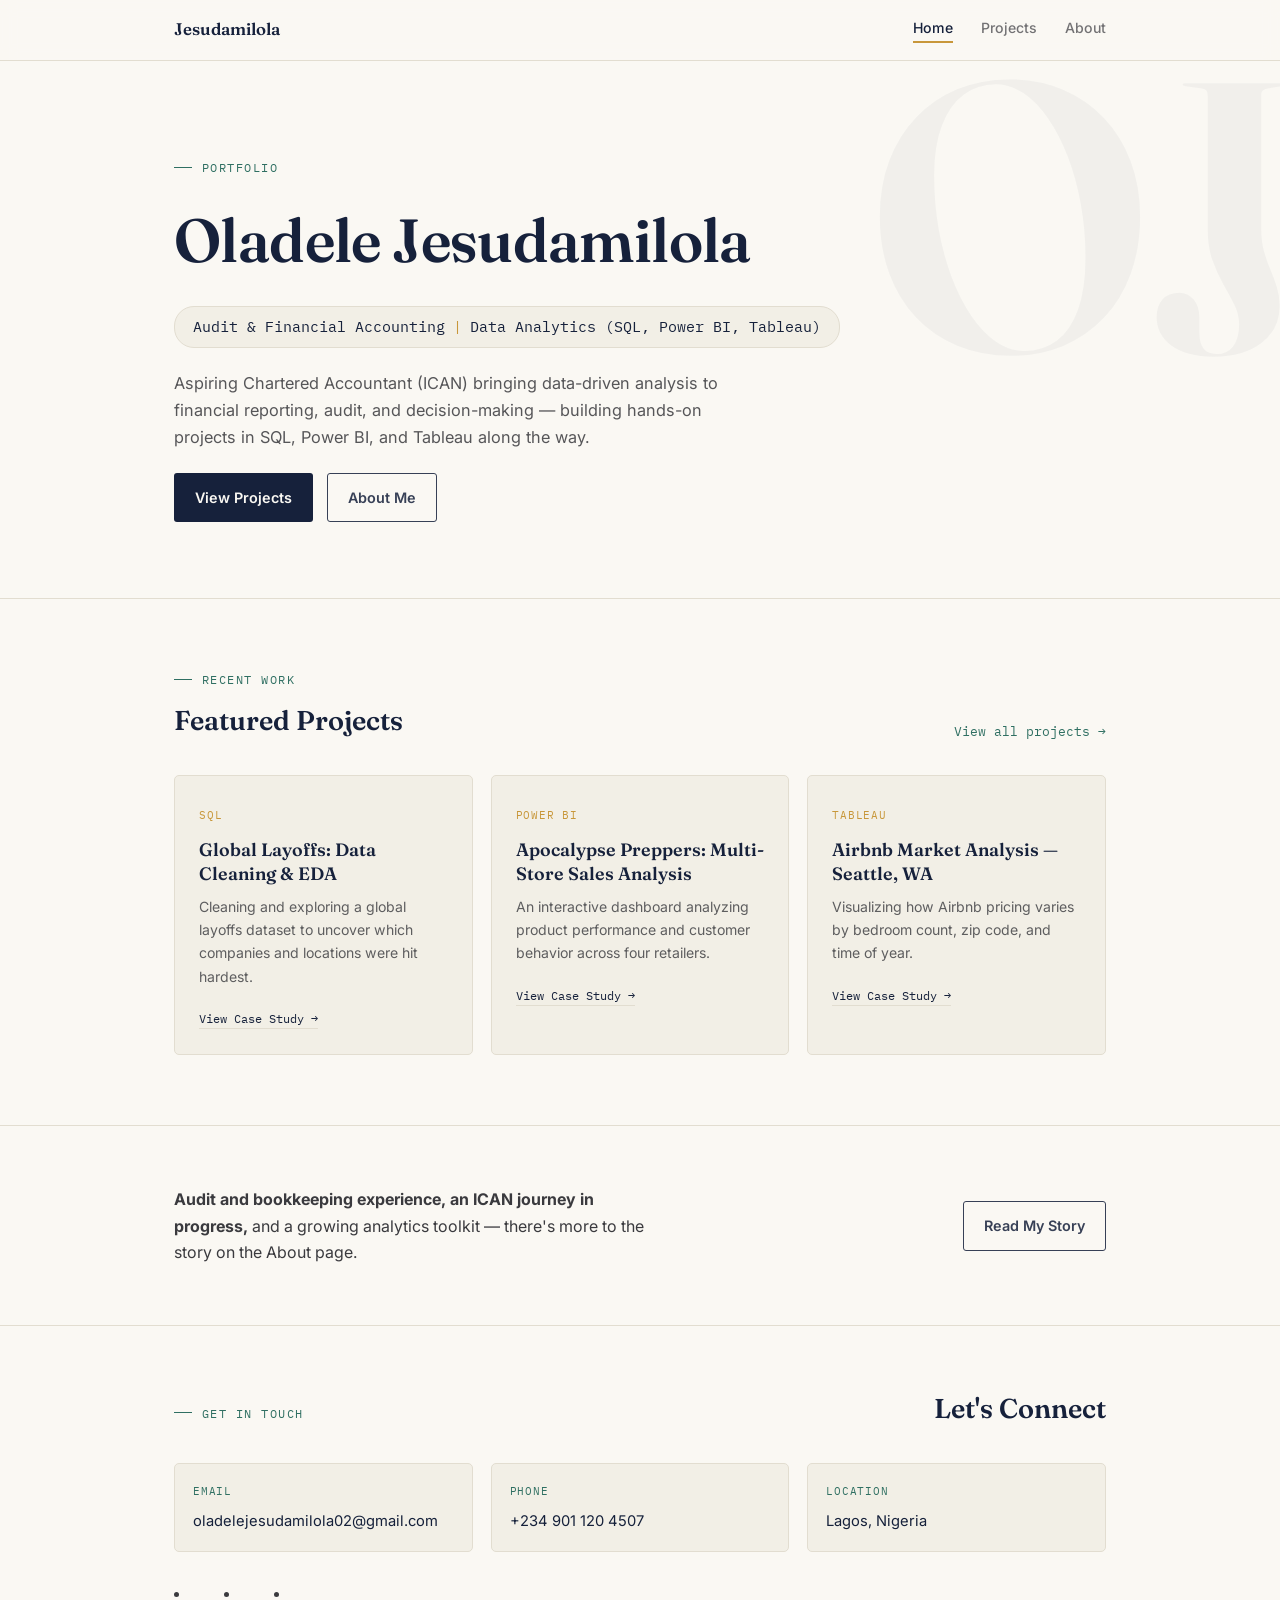
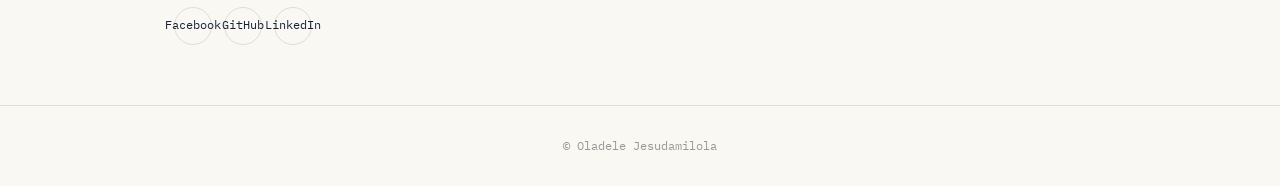
==== commit 9fcead13: "Update index.html" ====
--- a/index.html
+++ b/index.html
@@ -149,9 +149,9 @@
       <div class="contact-item"><div class="label">Location</div><span>Lagos, Nigeria</span></div>
     </div>
     <div class="social-icons">
-      <a href="https://github.com/DameeJ" title="GitHub">GH</a><span class="label">GitHub</span></a></li>
-      <a href="https://www.linkedin.com/in/ojesudamilola/" title="LinkedIn">in</a><span class="label">linkedin</span></a></li>
-      <a href="https://facebook.com/jesudahmilolah.john" title="Facebook">FB</a><span class="label">facebook</span></a></li>
+      <li><a href="https://facebook.com/jesudahmilolah.john" class="icon brands alt fa-facebook-f"><span class="label">Facebook</span></a></li>
+			<li><a href="https://github.com/DameeJ" class="icon brands alt fa-github"><span class="label">GitHub</span></a></li>
+			<li><a href="https://www.linkedin.com/in/ojesudamilola/" class="icon brands alt fa-linkedin-in"><span class="label">LinkedIn</span></a></li>
     </div>
   </div>
 </section>
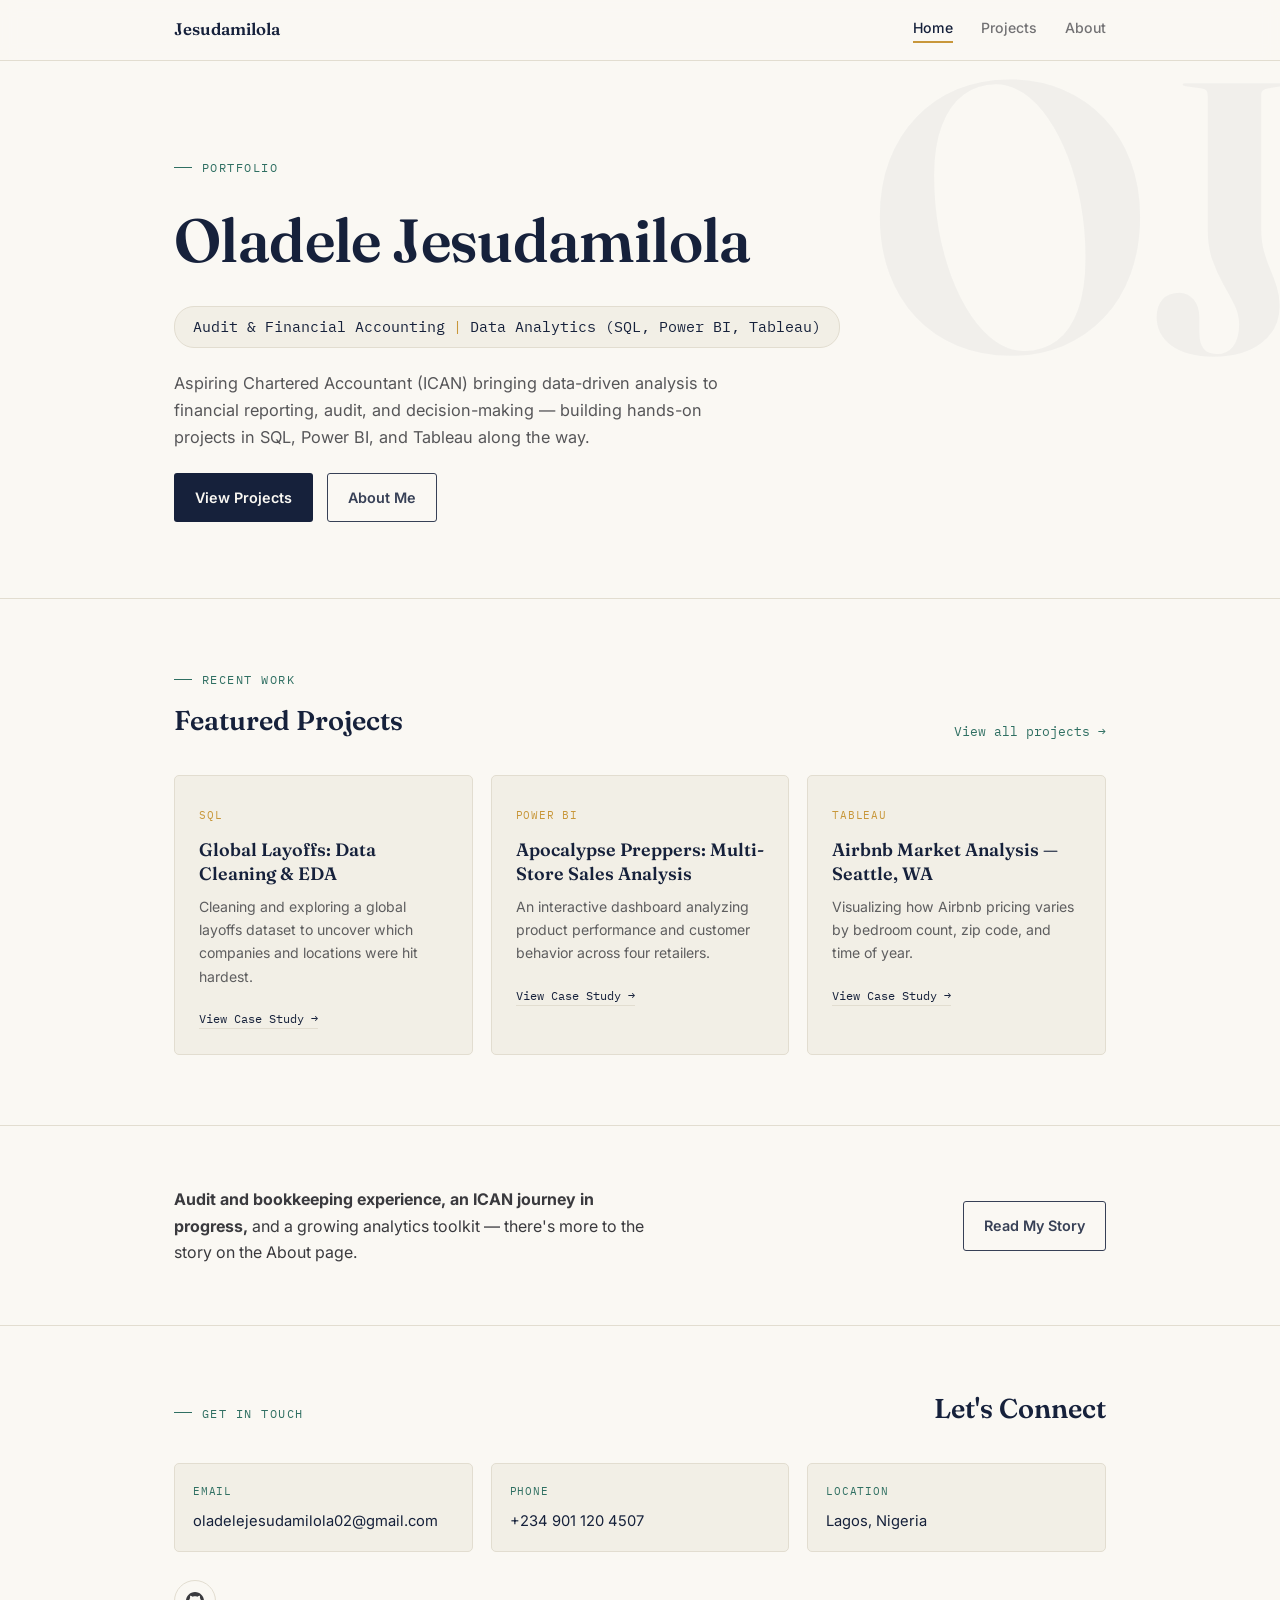
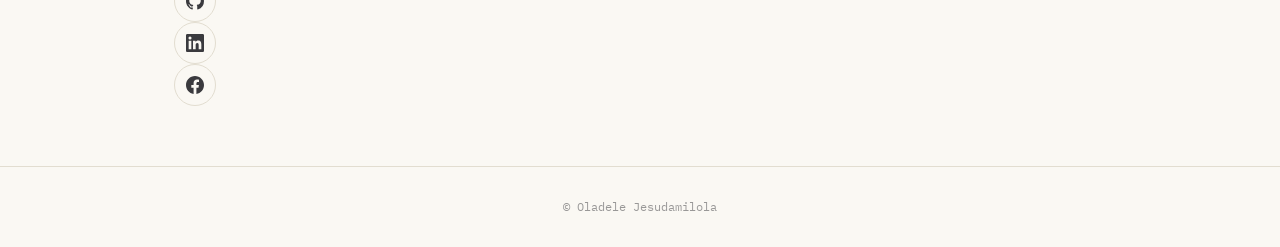
==== commit 1f55fc9a: "Update social icons styling and structure" ====
--- a/index.html
+++ b/index.html
@@ -60,9 +60,19 @@
   .contact-item { background: var(--bg-dim); border: 1px solid var(--line); border-radius: 5px; padding: 18px; }
   .contact-item .label { font-family: 'IBM Plex Mono', monospace; font-size: 0.7rem; text-transform: uppercase; letter-spacing: 0.07em; color: var(--teal); margin-bottom: 6px; }
   .contact-item a, .contact-item span { color: var(--text); font-size: 0.92rem; text-decoration: none; }
-  .social-icons { display: flex; gap: 12px; }
-  .social-icons a { width: 38px; height: 38px; border-radius: 50%; border: 1px solid var(--line); display: flex; align-items: center; justify-content: center; color: var(--text); text-decoration: none; font-family: 'IBM Plex Mono', monospace; font-size: 0.76rem; transition: background 0.18s ease; }
-  .social-icons a:hover { background: var(--text); color: var(--bg); }
+  .social-icons a {
+    width: 42px;
+    height: 42px;
+    border-radius: 50%;
+    border: 1px solid var(--line);
+    display: flex;
+    align-items: center;
+    justify-content: center;
+    color: var(--text-body);
+    text-decoration: none;
+    transition: background 0.18s ease, color 0.18s ease, border-color 0.18s ease;
+  }
+  .social-icons a:hover { background: var(--text); color: var(--bg); border-color: var(--text); }
 
   @media (max-width: 780px) {
     .proj-grid { grid-template-columns: 1fr; }
@@ -149,9 +159,26 @@
       <div class="contact-item"><div class="label">Location</div><span>Lagos, Nigeria</span></div>
     </div>
     <div class="social-icons">
-      <li><a href="https://facebook.com/jesudahmilolah.john" class="icon brands alt fa-facebook-f"><span class="label">Facebook</span></a></li>
-			<li><a href="https://github.com/DameeJ" class="icon brands alt fa-github"><span class="label">GitHub</span></a></li>
-			<li><a href="https://www.linkedin.com/in/ojesudamilola/" class="icon brands alt fa-linkedin-in"><span class="label">LinkedIn</span></a></li>
+		<!-- GitHub -->
+  <a href="https://github.com/DameeJ" title="GitHub" target="_blank" rel="noopener">
+    <svg width="18" height="18" viewBox="0 0 24 24" fill="currentColor">
+      <path d="M12 0C5.37 0 0 5.37 0 12c0 5.31 3.435 9.795 8.205 11.385.6.105.825-.255.825-.57 0-.285-.015-1.23-.015-2.235-3.015.555-3.795-.735-4.035-1.41-.135-.345-.72-1.41-1.23-1.695-.42-.225-1.02-.78-.015-.795.945-.015 1.62.87 1.845 1.23 1.08 1.815 2.805 1.305 3.495.99.105-.78.42-1.305.765-1.605-2.67-.3-5.46-1.335-5.46-5.925 0-1.305.465-2.385 1.23-3.225-.12-.3-.54-1.53.12-3.18 0 0 1.005-.315 3.3 1.23.96-.27 1.98-.405 3-.405s2.04.135 3 .405c2.295-1.56 3.3-1.23 3.3-1.23.66 1.65.24 2.88.12 3.18.765.84 1.23 1.905 1.23 3.225 0 4.605-2.805 5.625-5.475 5.925.435.375.81 1.095.81 2.22 0 1.605-.015 2.895-.015 3.3 0 .315.225.69.825.57A12.02 12.02 0 0024 12c0-6.63-5.37-12-12-12z"/>
+    </svg>
+  </a>
+  <!-- LinkedIn -->
+  <a href="https://www.linkedin.com/in/ojesudamilola/" title="LinkedIn" target="_blank" rel="noopener">
+    <svg width="18" height="18" viewBox="0 0 24 24" fill="currentColor">
+      <path d="M20.447 20.452h-3.554v-5.569c0-1.328-.027-3.037-1.852-3.037-1.853 0-2.136 1.445-2.136 2.939v5.667H9.351V9h3.414v1.561h.046c.477-.9 1.637-1.85 3.37-1.85 3.601 0 4.267 2.37 4.267 5.455v6.286zM5.337 7.433a2.062 2.062 0 01-2.063-2.065 2.064 2.064 0 112.063 2.065zm1.782 13.019H3.555V9h3.564v11.452zM22.225 0H1.771C.792 0 0 .774 0 1.729v20.542C0 23.227.792 24 1.771 24h20.451C23.2 24 24 23.227 24 22.271V1.729C24 .774 23.2 0 22.222 0h.003z"/>
+    </svg>
+  </a>
+  <!-- Facebook -->
+  <a href="https://facebook.com/jesudahmilolah.john" title="Facebook" target="_blank" rel="noopener">
+    <svg width="18" height="18" viewBox="0 0 24 24" fill="currentColor">
+      <path d="M24 12.073C24 5.405 18.627 0 12 0S0 5.405 0 12.073C0 18.1 4.388 23.094 10.125 24v-8.437H7.078v-3.49h3.047V9.413c0-3.007 1.792-4.669 4.533-4.669 1.312 0 2.686.234 2.686.234v2.953H15.83c-1.491 0-1.956.925-1.956 1.874v2.25h3.328l-.532 3.49h-2.796V24C19.612 23.094 24 18.1 24 12.073z"/>
+    </svg>
+  </a>
+		
+</div>
     </div>
   </div>
 </section>
